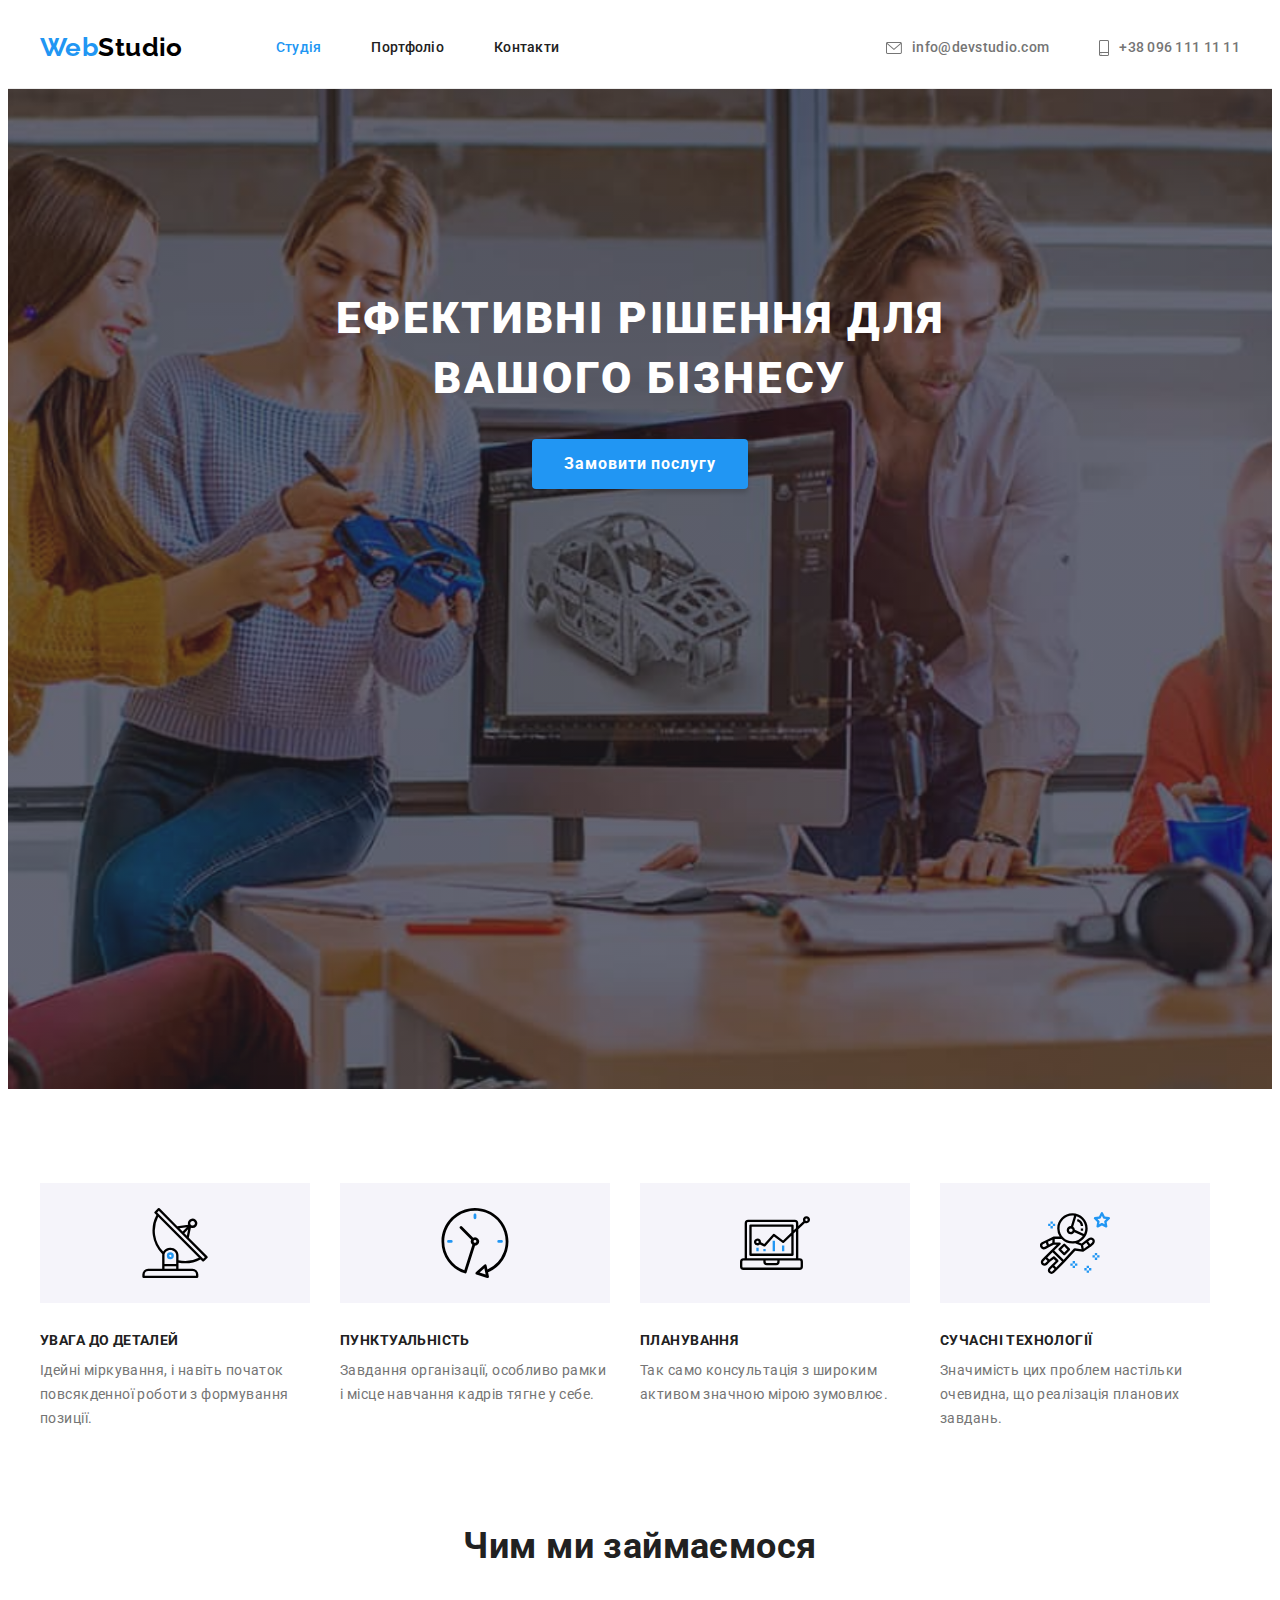
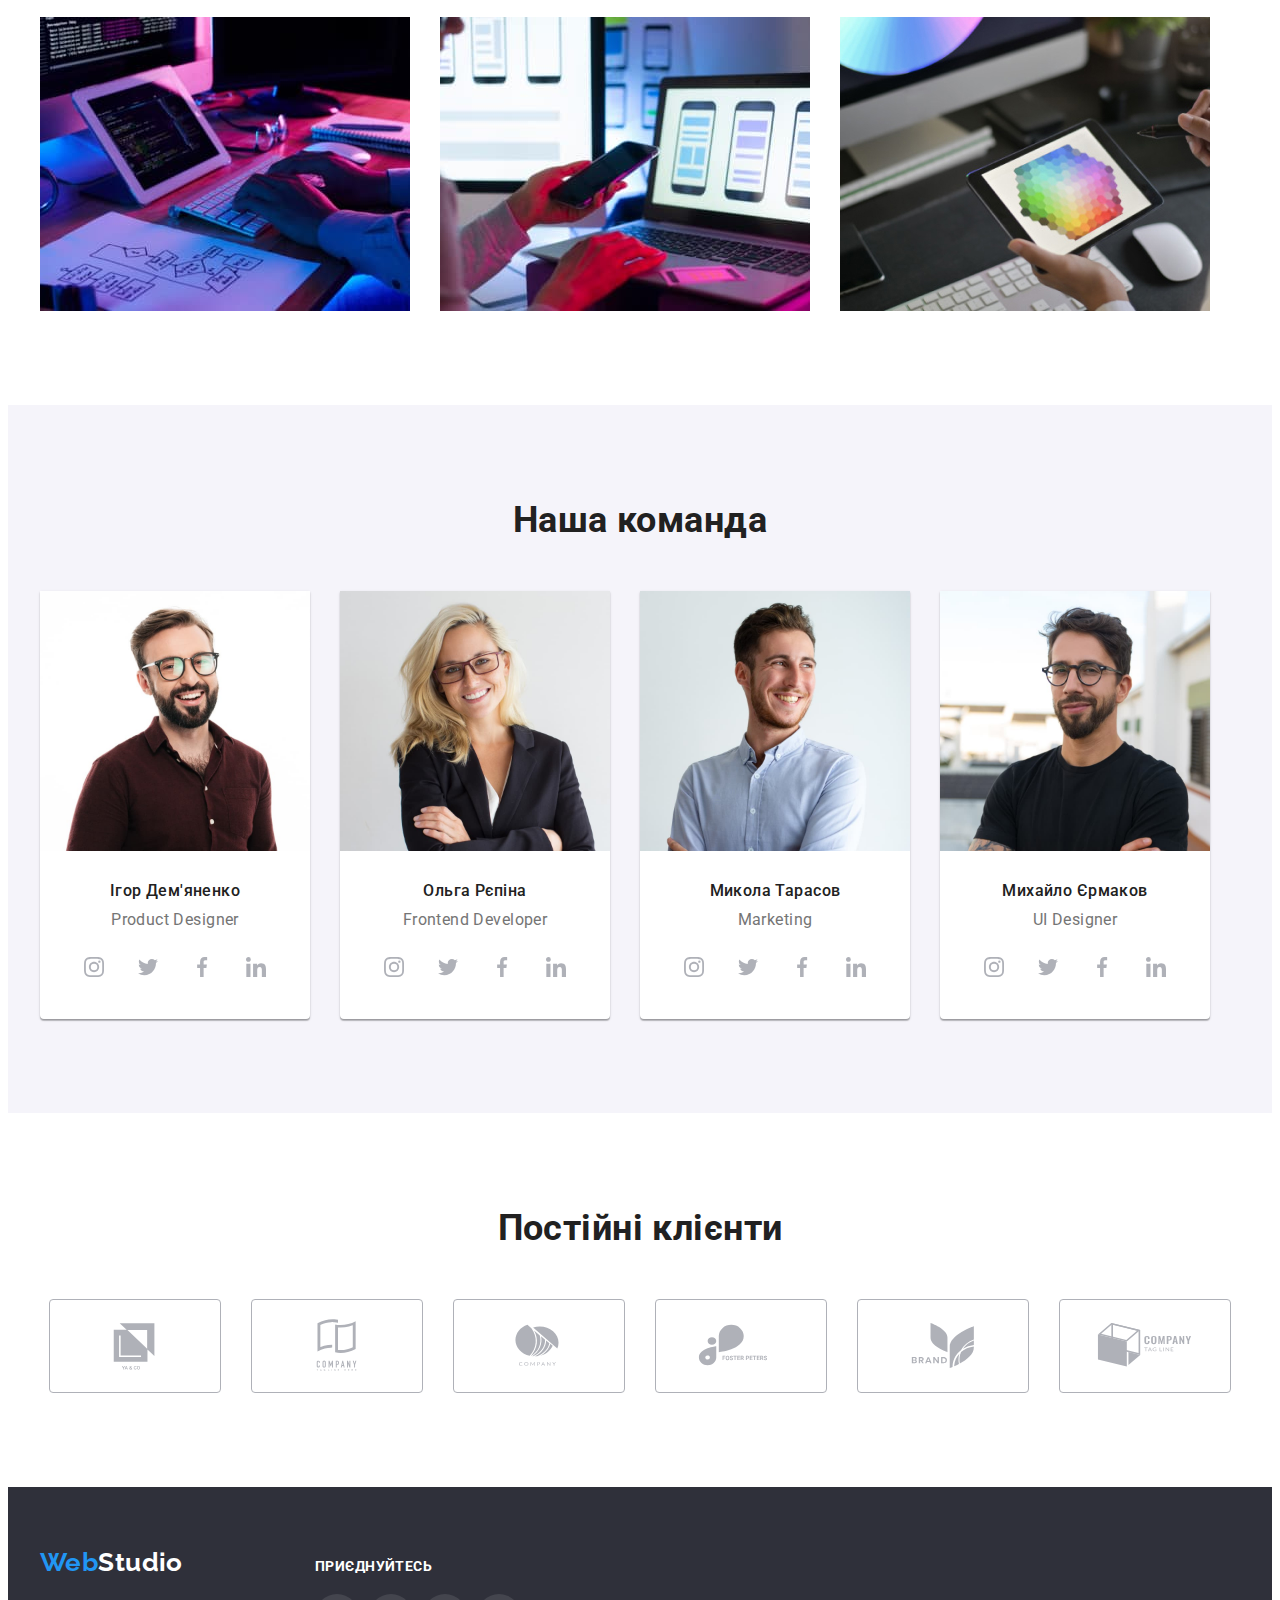
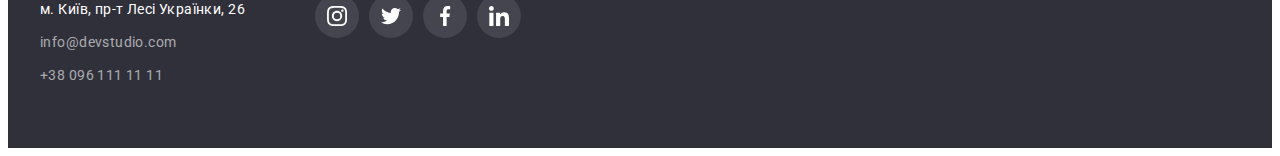
==== index.html @ e1d0cb27 "Initial commit" ====
<!DOCTYPE html>
<html lang="en">
  <head>
    <meta charset="UTF-8" />
    <meta http-equiv="X-UA-Compatible" content="IE=edge" />
    <meta name="viewport" content="width=device-width, initial-scale=1.0" />
    <title>WebStudio</title>
    <link
      href="https://fonts.googleapis.com/css2?family=Raleway:wght@700&family=Roboto:wght@400;500;700;900&display=swap"
      rel="stylesheet"
    />
    <link
      rel="stylesheet"
      href="https://cdnjs.cloudflare.com/ajax/libs/modern-normalize/1.1.0/modern-normalize.min.css"
      integrity="sha512-wpPYUAdjBVSE4KJnH1VR1HeZfpl1ub8YT/NKx4PuQ5NmX2tKuGu6U/JRp5y+Y8XG2tV+wKQpNHVUX03MfMFn9Q=="
      crossorigin="anonymous"
      referrerpolicy="no-referrer"
    />
    <link rel="stylesheet" href="css/styles.css" />
  </head>

  <body>
    <header class="page-header">
      <div class="container nav">
        <a href="./index.html" class="logo"> <span class="web">Web</span>Studio </a>
        <nav class="header-nav">
          <ul class="site-nav list">
            <li class="item"><a href="./index.html" class="link bright">Студія</a></li>
            <li class="item"><a href="./Portfolio.html" class="link">Портфоліо</a></li>
            <li class="item"><a href="" class="link">Контакти</a></li>
          </ul>
        </nav>

        <ul class="contacts-block list">
          <li class="item">
            <a href="mailto:info@devstudio.com" class="contacts">
              <svg class="header-icon" width="16" height="10">
                <use href="./images/icons.svg#envelope"></use>
              </svg>
              info@devstudio.com</a
            >
          </li>
          <li class="item">
            <a href="tel:+380961111111" class="contacts">
              <svg class="header-icon" width="10" height="16">
                <use href="./images/icons.svg#smartphone"></use>
              </svg>
              +38 096 111 11 11</a
            >
          </li>
        </ul>
      </div>
    </header>
    <main>
      <!-- HERO -->
      <section class="hero">
        <div>
          <h1 class="hero-title">ефективні рішення для вашого бізнесу</h1>
          <button type="button" class="hero-button">Замовити послугу</button>
        </div>
      </section>

      <!-- 1.Показники досвіду -->
      <section class="section">
        <div class="features container">
          <h2 class="visually-hidden">Показники досвіду</h2>
          <ul class="features-sections list">
            <li class="features-items">
              <div class="features-icon">
                <svg class="icon">
                  <use href="./images/icons.svg#antenna"></use>
                </svg>
              </div>
              <h3 class="features-title">УВАГА ДО ДЕТАЛЕЙ</h3>
              <p class="features-list">
                Ідейні міркування, і навіть початок повсякденної роботи з формування позиції.
              </p>
            </li>
            <li class="features-items">
              <div class="features-icon">
                <svg class="icon">
                  <use href="./images/icons.svg#clock"></use>
                </svg>
              </div>

              <h3 class="features-title">ПУНКТУАЛЬНІСТЬ</h3>
              <p class="features-list">
                Завдання організації, особливо рамки і місце навчання кадрів тягне у себе.
              </p>
            </li>
            <li class="features-items">
              <div class="features-icon">
                <svg class="icon">
                  <use href="./images/icons.svg#diagram"></use>
                </svg>
              </div>

              <h3 class="features-title">ПЛАНУВАННЯ</h3>
              <p class="features-list">
                Так само консультація з широким активом значною мірою зумовлює.
              </p>
            </li>
            <li class="features-items">
              <div class="features-icon">
                <svg class="icon">
                  <use href="./images/icons.svg#astronaut"></use>
                </svg>
              </div>

              <h3 class="features-title">СУЧАСНІ ТЕХНОЛОГІЇ</h3>
              <p class="features-list">
                Значимість цих проблем настільки очевидна, що реалізація планових завдань.
              </p>
            </li>
          </ul>
        </div>
      </section>
      <!-- 2.Чим ми займаємося-->
      <section class="works section">
        <div class="container">
          <h2 class="sections-title">Чим ми займаємося</h2>
          <ul class="features-works list">
            <li class="works-items">
              <img src="./images/doing1.jpg" alt="algorithm" width="370" />
            </li>
            <li class="works-items">
              <img src="./images/doing2.jpg" alt="mobile applications" width="370" />
            </li>
            <li class="works-items">
              <img src="./images/doing3.jpg" alt="colors" width="370" />
            </li>
          </ul>
        </div>
      </section>
      <!--  3.Наша команда-->
      <section class="team section">
        <div class="container">
          <h2 class="sections-title">Наша команда</h2>
          <ul class="features-team list">
            <li class="team-item">
              <img src="./images/team1.jpg" alt="Product Designer" width="270" />
              <div class="team-content">
                <h3 class="team-title">Ігор Дем'яненко</h3>
                <p class="team-list">Product Designer</p>
                <!-- /*  посилання на соціальні мережі Ігор Дем'яненко*/ -->
                <ul class="social list">
                  <li class="social-items">
                    <a
                      class="social-link"
                      href="https://www.instagram.com"
                      target="_blank"
                      rel="noopener noreferrer"
                      aria-label="Instagram icon"
                    >
                      <svg class="social-icon">
                        <use href="./images/icons.svg#instagram"></use>
                      </svg>
                    </a>
                  </li>
                  <li class="social-items">
                    <a
                      class="social-link"
                      href="https://www.twitter.com"
                      target="_blank"
                      rel="noopener noreferrer"
                      aria-label="Twitter icon"
                    >
                      <svg class="social-icon">
                        <use href="./images/icons.svg#twitter"></use>
                      </svg>
                    </a>
                  </li>
                  <li class="social-items">
                    <a
                      class="social-link"
                      href="https://uk-ua.facebook.com"
                      target="_blank"
                      rel="noopener noreferrer"
                      aria-label="Facebook icon"
                    >
                      <svg class="social-icon">
                        <use href="./images/icons.svg#facebook"></use>
                      </svg>
                    </a>
                  </li>
                  <li class="social-items">
                    <a
                      class="social-link"
                      href="https://www.linkedin.com/"
                      target="_blank"
                      rel="noopener noreferrer"
                      aria-label="Linkedin icon"
                    >
                      <svg class="social-icon">
                        <use href="./images/icons.svg#linkedin"></use>
                      </svg>
                    </a>
                  </li>
                </ul>
              </div>
            </li>
            <li class="team-item">
              <img src="./images/team2.jpg" alt="Frontend Developer" width="270" />
              <div class="team-content">
                <h3 class="team-title">Ольга Рєпіна</h3>
                <p class="team-list">Frontend Developer</p>
                <!-- /*  посилання на соціальні мережі Ольга Рєпіна*/ -->
                <ul class="social list">
                  <li class="social-items">
                    <a
                      class="social-link"
                      href="https://www.instagram.com"
                      target="_blank"
                      rel="noopener noreferrer"
                      aria-label="Instagram icon"
                    >
                      <svg class="social-icon">
                        <use href="./images/icons.svg#instagram"></use>
                      </svg>
                    </a>
                  </li>
                  <li class="social-items">
                    <a
                      class="social-link"
                      href="https://www.twitter.com"
                      target="_blank"
                      rel="noopener noreferrer"
                      aria-label="Twitter icon"
                    >
                      <svg class="social-icon">
                        <use href="./images/icons.svg#twitter"></use>
                      </svg>
                    </a>
                  </li>
                  <li class="social-items">
                    <a
                      class="social-link"
                      href="https://uk-ua.facebook.com"
                      target="_blank"
                      rel="noopener noreferrer"
                      aria-label="Facebook icon"
                    >
                      <svg class="social-icon">
                        <use href="./images/icons.svg#facebook"></use>
                      </svg>
                    </a>
                  </li>
                  <li class="social-items">
                    <a
                      class="social-link"
                      href="https://www.linkedin.com/"
                      target="_blank"
                      rel="noopener noreferrer"
                      aria-label="Linkedin icon"
                    >
                      <svg class="social-icon">
                        <use href="./images/icons.svg#linkedin"></use>
                      </svg>
                    </a>
                  </li>
                </ul>
              </div>
            </li>
            <li class="team-item">
              <img src="./images/team3.jpg" alt="Marketing" width="270" />
              <div class="team-content">
                <h3 class="team-title">Микола Тарасов</h3>
                <p class="team-list">Marketing</p>
                <!-- /*  посилання на соціальні мережі Микола Тарасов*/ -->
                <ul class="social list">
                  <li class="social-items">
                    <a
                      class="social-link"
                      href="https://www.instagram.com"
                      target="_blank"
                      rel="noopener noreferrer"
                      aria-label="Instagram icon"
                    >
                      <svg class="social-icon">
                        <use href="./images/icons.svg#instagram"></use>
                      </svg>
                    </a>
                  </li>
                  <li class="social-items">
                    <a
                      class="social-link"
                      href="https://www.twitter.com"
                      target="_blank"
                      rel="noopener noreferrer"
                      aria-label="Twitter icon"
                    >
                      <svg class="social-icon">
                        <use href="./images/icons.svg#twitter"></use>
                      </svg>
                    </a>
                  </li>
                  <li class="social-items">
                    <a
                      class="social-link"
                      href="https://uk-ua.facebook.com"
                      target="_blank"
                      rel="noopener noreferrer"
                      aria-label="Facebook icon"
                    >
                      <svg class="social-icon">
                        <use href="./images/icons.svg#facebook"></use>
                      </svg>
                    </a>
                  </li>
                  <li class="social-items">
                    <a
                      class="social-link"
                      href="https://www.linkedin.com/"
                      target="_blank"
                      rel="noopener noreferrer"
                      aria-label="Linkedin icon"
                    >
                      <svg class="social-icon">
                        <use href="./images/icons.svg#linkedin"></use>
                      </svg>
                    </a>
                  </li>
                </ul>
              </div>
            </li>
            <li class="team-item">
              <img src="./images/team4.jpg" alt="UI Designer" width="270" />
              <div class="team-content">
                <h3 class="team-title">Михайло Єрмаков</h3>
                <p class="team-list">UI Designer</p>
                <!-- /*  посилання на соціальні мережі Михайло Єрмаков*/ -->
                <ul class="social list">
                  <li class="social-items">
                    <a
                      class="social-link"
                      href="https://www.instagram.com"
                      target="_blank"
                      rel="noopener noreferrer"
                      aria-label="Instagram icon"
                    >
                      <svg class="social-icon">
                        <use href="./images/icons.svg#instagram"></use>
                      </svg>
                    </a>
                  </li>
                  <li class="social-items">
                    <a
                      class="social-link"
                      href="https://www.twitter.com"
                      target="_blank"
                      rel="noopener noreferrer"
                      aria-label="Twitter icon"
                    >
                      <svg class="social-icon">
                        <use href="./images/icons.svg#twitter"></use>
                      </svg>
                    </a>
                  </li>
                  <li class="social-items">
                    <a
                      class="social-link"
                      href="https://uk-ua.facebook.com"
                      target="_blank"
                      rel="noopener noreferrer"
                      aria-label="Facebook icon"
                    >
                      <svg class="social-icon">
                        <use href="./images/icons.svg#facebook"></use>
                      </svg>
                    </a>
                  </li>
                  <li class="social-items">
                    <a
                      class="social-link"
                      href="https://www.linkedin.com/"
                      target="_blank"
                      rel="noopener noreferrer"
                      aria-label="Linkedin icon"
                    >
                      <svg class="social-icon">
                        <use href="./images/icons.svg#linkedin"></use>
                      </svg>
                    </a>
                  </li>
                </ul>
              </div>
            </li>
          </ul>
        </div>
      </section>

      <!--  4.Постійні клієнти-->
      <section class="clients section">
        <div class="container">
          <h2 class="sections-title">Постійні клієнти</h2>
          <ul class="list">
            <li class="clients-items">
              <a
                class="clients-link"
                href="https://www.google.com/"
                target="_blank"
                rel="noopener noreferrer"
                aria-label="Перший постійний клієнт"
              >
                <svg class="clients-icon">
                  <use href="./images/icons.svg#Logo1"></use>
                </svg>
              </a>
            </li>
            <li class="clients-items">
              <a
                class="clients-link"
                href="https://www.google.com/"
                target="_blank"
                rel="noopener noreferrer"
                aria-label="другий постійний клієнт"
              >
                <svg class="clients-icon">
                  <use href="./images/icons.svg#Logo2"></use>
                </svg>
              </a>
            </li>
            <li class="clients-items">
              <a
                class="clients-link"
                href="https://www.google.com/"
                target="_blank"
                rel="noopener noreferrer"
                aria-label="Третій постійний клієнт"
              >
                <svg class="clients-icon">
                  <use href="./images/icons.svg#Logo3"></use>
                </svg>
              </a>
            </li>
            <li class="clients-items">
              <a
                class="clients-link"
                href="https://www.google.com/"
                target="_blank"
                rel="noopener noreferrer"
                aria-label="Четвертий постійний клієнт"
              >
                <svg class="clients-icon">
                  <use href="./images/icons.svg#Logo4"></use>
                </svg>
              </a>
            </li>
            <li class="clients-items">
              <a
                class="clients-link"
                href="https://www.google.com/"
                target="_blank"
                rel="noopener noreferrer"
                aria-label="Пятий постійний клієнт"
              >
                <svg class="clients-icon">
                  <use href="./images/icons.svg#Logo5"></use>
                </svg>
              </a>
            </li>
            <li class="clients-items">
              <a
                class="clients-link"
                href="https://www.google.com/"
                target="_blank"
                rel="noopener noreferrer"
                aria-label="Шостий постійний клієнт"
              >
                <svg class="clients-icon">
                  <use href="./images/icons.svg#Logo6"></use>
                </svg>
              </a>
            </li>
          </ul>
        </div>
      </section>
    </main>
    <!-- ======= footer ======== -->
    <footer class="footer">
      <div class="container">
        <div>
          <a href="./index.html" class="logo"> <span class="web">Web</span>Studio</a>
          <address class="address">
            <ul class="address list">
              <li class="address-item">
                <a
                  href="https://goo.gl/maps/YVuSFA7WmC1A45kF6"
                  target="_blank"
                  rel="noopener noreferrer nofollow"
                  class="address-link"
                >
                  м. Київ, пр-т Лесі Українки, 26</a
                >
              </li>
              <li class="address-item">
                <a href="mailto:info@devstudio.com" class="footer-contacts">info@devstudio.com</a>
              </li>
              <li class="address-item">
                <a href="tel:+380961111111" class="footer-contacts">+38 096 111 11 11</a>
              </li>
            </ul>
          </address>
        </div>
        <!-- footer social -->
        <div class="footer-social">
          <h2 class="social-join">Приєднуйтесь</h2>
          <ul class="icon-social list">
            <li class="social-items">
              <a
                class="social-link"
                href="https://www.instagram.com"
                target="_blank"
                rel="noopener noreferrer"
                aria-label="Instagram icon"
              >
                <svg class="social-icon">
                  <use href="./images/icons.svg#instagram"></use>
                </svg>
              </a>
            </li>
            <li class="social-items">
              <a
                class="social-link"
                href="https://www.twitter.com"
                target="_blank"
                rel="noopener noreferrer"
                aria-label="Twitter icon"
              >
                <svg class="social-icon">
                  <use href="./images/icons.svg#twitter"></use>
                </svg>
              </a>
            </li>
            <li class="social-items">
              <a
                class="social-link"
                href="https://uk-ua.facebook.com"
                target="_blank"
                rel="noopener noreferrer"
                aria-label="Facebook icon"
              >
                <svg class="social-icon">
                  <use href="./images/icons.svg#facebook"></use>
                </svg>
              </a>
            </li>
            <li class="social-items">
              <a
                class="social-link"
                href="https://www.linkedin.com/"
                target="_blank"
                rel="noopener noreferrer"
                aria-label="Linkedin icon"
              >
                <svg class="social-icon">
                  <use href="./images/icons.svg#linkedin"></use>
                </svg>
              </a>
            </li>
          </ul>
        </div>
      </div>
    </footer>
  </body>
</html>
---- css/styles.css ----
:root {
  --primary-text-color: #212121;
  --primary-white-color: #ffffff;
  --title-text-color: #757575;
  --accent-color: #2196f3;
  --background-body-portfolio: #eeeeee;
  --logo-studio-color: #000000;
  --background-team: #f5f4fa;
  --background-hero-footer: #2f303a;
  --footer-address-color: rgba(255, 255, 255, 0.6);
}

body {
  background-color: var(--primary-white-color);
  color: var(--primary-text-color);
  font-family: 'Roboto', sans-serif;
  font-size: 14px;
  letter-spacing: 0.03em;
}

h1,
h2,
h3,
h4,
h5,
h6,
p {
  margin: 0;
}

.list {
  list-style: none;
  padding-left: 0;
  margin: 0;
}

.link {
  text-decoration: none;
  cursor: pointer;
}

img,
svg {
  display: block;
  max-width: 100%;
  height: auto;
}

address {
  font-style: normal;
}

.section {
  padding-top: 94px;
  padding-bottom: 94px;
}

.container {
  width: 1200px;
  margin: 0 auto;
  padding: 0 15px;
}

/* page header */

.page-header {
  border-bottom: 1px solid #ececec;
}

.nav {
  display: flex;
  align-items: center;
}
/* header-logo */

.logo {
  color: var(--logo-studio-color);
  font-family: 'Raleway', sans-serif;
  font-weight: 700;
  font-size: 26px;
  line-height: 1.2;
  text-decoration: none;
}

.web {
  color: var(--accent-color);
}

/* header-navigation */

.header-nav {
  margin-left: 93px;
}
.site-nav {
  display: flex;
}

.site-nav .item:not(:last-child) {
  margin-right: 50px;
}

.site-nav .link {
  display: block;
  padding-top: 32px;
  padding-bottom: 32px;

  color: var(--primary-text-color);

  font-weight: 500;
  font-size: 14px;
  line-height: 1.14;
  letter-spacing: 0.02em;
  text-decoration: none;
}

.link:hover,
.link:focus {
  color: var(--accent-color);
}

.site-nav .link.bright {
  color: var(--accent-color);

  font-weight: 500;
  font-size: 14px;
  line-height: 1.14;
  letter-spacing: 0.02em;
  text-decoration: none;
}

.site-nav .link.bright:hover,
.site-nav .link.bright:focus {
  color: var(--primary-text-color);
}

/* header contacts */
.contacts-block {
  display: flex;
  margin-left: auto;
}

.contacts-block .item + .item {
  margin-left: 50px;
}

.contacts-block .contacts {
  color: var(--title-text-color);

  font-weight: 500;
  font-size: 14px;
  line-height: 1.14;
  letter-spacing: 0.02em;
  text-decoration: none;
}

.contacts-block .contacts:hover,
.contacts-block .contacts:focus {
  color: var(--accent-color);
}

.contacts {
  display: flex;
  flex-direction: row;
  gap: 10px;
}

.header-icon {
  fill: currentColor;
}

/* hero */
.hero {
  background: var(--background-hero-footer);
  padding: 200px 0;
  text-align: center;

  max-width: 1600px;
  height: 600px;
  margin-left: auto;
  margin-right: auto;

  background-image: linear-gradient(rgba(47, 48, 58, 0.4), rgba(47, 48, 58, 0.4)),
    url(../images/hero.jpg);
  background-repeat: no-repeat;
  background-position: center;
  background-size: cover;
}

.hero-title {
  width: 696px;
  margin: 0 auto 30px;

  color: var(--primary-white-color);
  font-weight: 900;
  font-size: 44px;
  line-height: 1.36;
  letter-spacing: 0.06em;
  text-transform: uppercase;
}
.hero-button {
  padding: 10px 32px;
  min-width: 216px;
  border: none;

  background: var(--accent-color);
  color: var(--primary-white-color);

  font-family: inherit;
  font-weight: 700;
  font-size: 16px;
  line-height: 1.88;

  letter-spacing: 0.06em;
  cursor: pointer;
  border-width: 0;
  border-radius: 4px;
  box-shadow: 0px 4px 4px rgba(0, 0, 0, 0.15);
}

/* section */

.sections-title {
  margin-bottom: 50px;
  color: var(--primary-text-color);
  font-weight: 700;
  font-size: 36px;
  line-height: 1.17;
  text-align: center;
}

/* <!-- 1.Показники досвіду --> */

.features-sections {
  display: flex;
  flex-direction: row;
}

.features-title {
  margin-bottom: 10px;
  color: var(--primary-text-color);
  font-weight: 700;
  font-size: 14px;
  line-height: 1.14;
}
.features-list {
  color: var(--title-text-color);
  font-weight: 400;
  line-height: 1.71;
}
.features-items {
  margin-right: 30px;
  width: 270px;
}

.features-items:nth-child(4n) {
  margin-right: 0;
}

.features-icon {
  margin-bottom: 30px;
  padding: 25px 100px;
  background-color: var(--background-team);
}

.icon {
  width: 70px;
  height: 70px;
}

/* <!-- 2.Чим ми займаємося--> */
.works {
  padding-top: 0;
}

.features-works {
  display: flex;
}

.works-items {
  margin-right: 30px;
  width: 370px;
}

.works-items:nth-child(3n) {
  margin-right: 0;
}

/* <!--  3.Наша команда--> */
.team {
  background-color: var(--background-team);
}
.features-team {
  display: flex;
}

.team-content {
  padding: 30px 0;
}

.team-item {
  margin-right: 30px;
  width: 270px;
  background: #ffffff;
  box-shadow: 0px 1px 3px rgba(0, 0, 0, 0.12), 0px 1px 1px rgba(0, 0, 0, 0.14),
    0px 2px 1px rgba(0, 0, 0, 0.2);
  border-radius: 0px 0px 4px 4px;
}

.team-item:nth-child(4n) {
  margin-right: 0;
}

.team-title {
  color: var(--primary-text-color);

  font-weight: 500;
  font-size: 16px;
  line-height: 1.19;
  text-align: center;
}

.team-list {
  color: var(--title-text-color);

  font-weight: 400;
  font-size: 16px;
  line-height: 1.19;
  text-align: center;
  margin-top: 10px;
}

/*  Наша команда  посилання на соціальні мережі */
.social {
  display: flex;
  justify-content: center;
  align-items: center;
  gap: 10px;
  margin-top: 16px;
}

/* social-items */

.social-link {
  display: flex;
  justify-content: center;
  align-items: center;
  width: 44px;
  height: 44px;
  border-radius: 50%;
  background-color: #ffffff;
  color: #afb1b8;
}

.social-icon {
  fill: currentColor;
  width: 20px;
  height: 20px;
}

.social-link:hover,
.social-link:focus {
  background-color: var(--accent-color);
  color: #ffffff;
}



/* Постійні клієнти */

.clients .list {
  display: flex;
  justify-content: center;
  align-items: center;
  gap: 30px;
}

.clients-link {
  border: 1px solid currentColor;
  border-radius: 4px;
  width: 170px;
  height: 92px;
  display: flex;
  justify-content: center;
  align-items: center;
  color: #afb1b8;
}

.clients .clients-icon {
  width: 106px;
  height: 60px;
  fill: currentColor;
}

.clients-link:hover,
.clients-link:focus {
  color: var(--accent-color);
}

/* Портфоліо */

.portfolio-title {
  display: flex;
  flex-wrap: wrap;
}

.projects-item {
  width: 370px;
  margin-right: 30px;
  margin-bottom: 30px;
}

.projects-link {
  display: block;
}

.projects-link:hover,
.projects-link:focus {
  box-shadow: 0px 1px 1px rgba(0, 0, 0, 0.12), 0px 4px 4px rgba(0, 0, 0, 0.06),
    1px 4px 6px rgba(0, 0, 0, 0.16);
}


.projects-item:nth-child(3n) {
  margin-right: 0;
}
.projects-item:nth-last-child(-n + 3) {
  margin-bottom: 0;
}


.item-content {
  padding: 20px 24px;
  border: 1px solid #eeeeee;
  border-top: none;
}

.portfolio-items {
  color: var(--primary-text-color);
  font-weight: 700;
  font-size: 18px;
  line-height: 2;
  letter-spacing: 0.06em;
}

.portfolio-list {
  color: var(--title-text-color);
  font-weight: 400;
  font-size: 16px;
  line-height: 1.88;
  margin-top: 4px;
}

/* Кнопки в портфоліо */

.filter {
  display: flex;
  justify-content: center;
  margin-bottom: 50px;
}
.btn {
  background-color: var(--background-team);
  padding: 6px 22px;
  color: var(--primary-text-color);
  font-family: inherit;
  font-weight: 500;
  font-size: 16px;
  line-height: 1.63;
  letter-spacing: 0.03em;
  border-width: 0;
  border-radius: 4px;
  cursor: pointer;
}

.btn:hover,
.btn:focus {
  box-shadow: 0px 3px 1px rgba(0, 0, 0, 0.1), 0px 1px 2px rgba(0, 0, 0, 0.08),
    0px 2px 2px rgba(0, 0, 0, 0.12);
  background-color: var(--accent-color);
  color: var(--primary-white-color);
}

.filter-item:not(:last-child) {
  margin-right: 8px;
}

/* footer */
.footer {
  display: flex;
  background-color: var(--background-hero-footer);
  padding: 60px 0;
}
.footer .logo {
  color: var(--primary-white-color);
}

.address {
  margin-top: 20px;
  font-family: 'Roboto';
  font-style: normal;
  font-weight: 400;
  font-size: 14px;
  line-height: 1.71;
}

.address-item:not(:first-child) {
  margin-top: 9px;
}
.address-link {
  color: var(--primary-white-color);
  text-decoration: none;
}

.address-link:hover,
.address-link:focus {
  color: var(--accent-color);
}
.footer-contacts {
  text-decoration: none;
  color: rgba(255, 255, 255, 0.6);
}
.footer-contacts:hover,
.footer-contacts:focus {
  color: var(--accent-color);
}

/*  footer social  */

.footer .container {
  display: flex;
  align-items: baseline;
  gap: 70px;
}

.social-join {
  font-family: 'Roboto';
  font-style: normal;
  font-weight: 700;
  font-size: 14px;
  line-height: 16px;
  letter-spacing: 0.03em;
  text-transform: uppercase;
  margin-bottom: 20px;
  color: var(--primary-white-color);
}

.icon-social {
  display: flex;
  flex-direction: row;
  column-gap: 10px;
  justify-content: center;
}

/* footer social-items */

.footer-social .social-link {
  display: flex;
  justify-content: center;
  align-items: center;
  width: 44px;
  height: 44px;
  border-radius: 50%;
  background-color: rgba(255, 255, 255, 0.1);;
}

.footer-social .social-icon {
  fill: #ffffff;
  width: 20px;
  height: 20px;
}

.footer-social .social-link:hover,
.footer-social .social-link:focus {
  background-color: var(--accent-color);
  fill: #ffffff;
}

/* скрытый заголовок */
.visually-hidden {
  position: absolute;
  width: 1px;
  height: 1px;
  margin: -1px;
  border: 0;
  padding: 0;

  white-space: nowrap;
  clip-path: inset(100%);
  clip: rect(0 0 0 0);
  overflow: hidden;
}
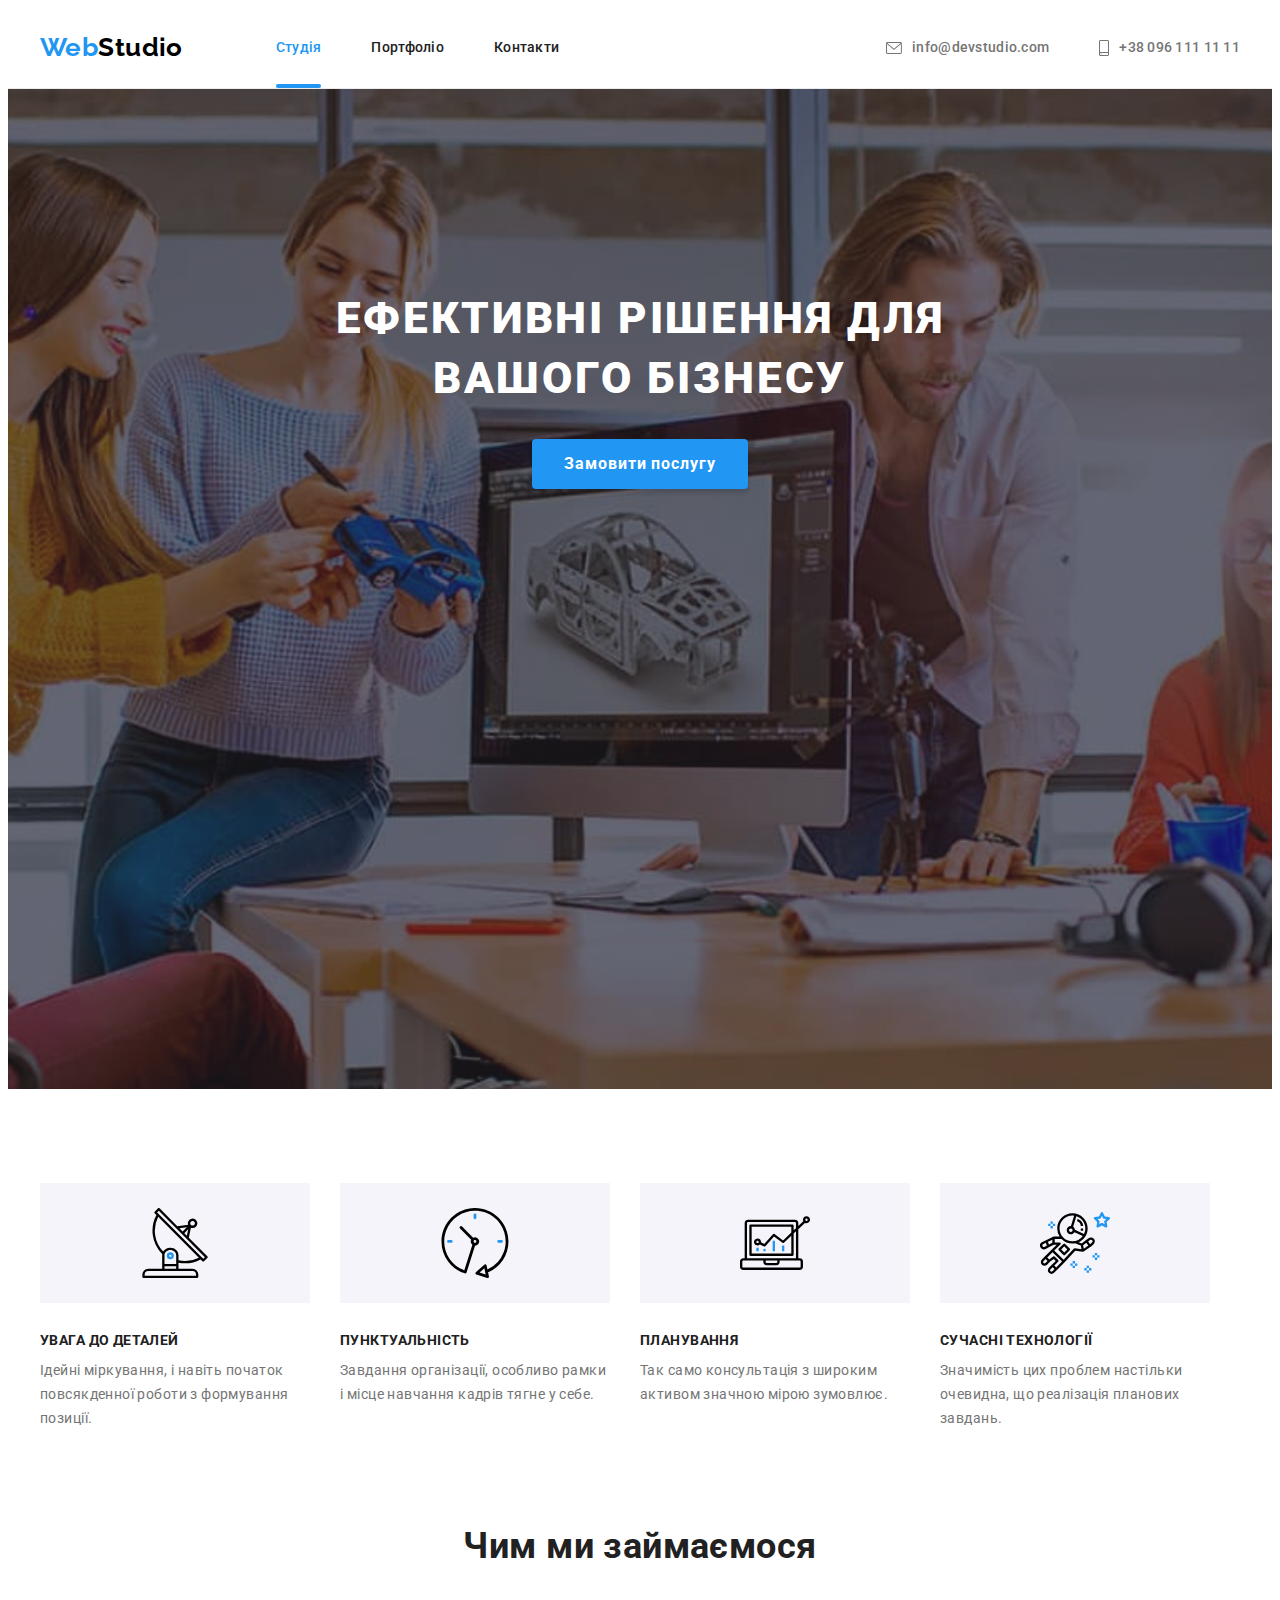
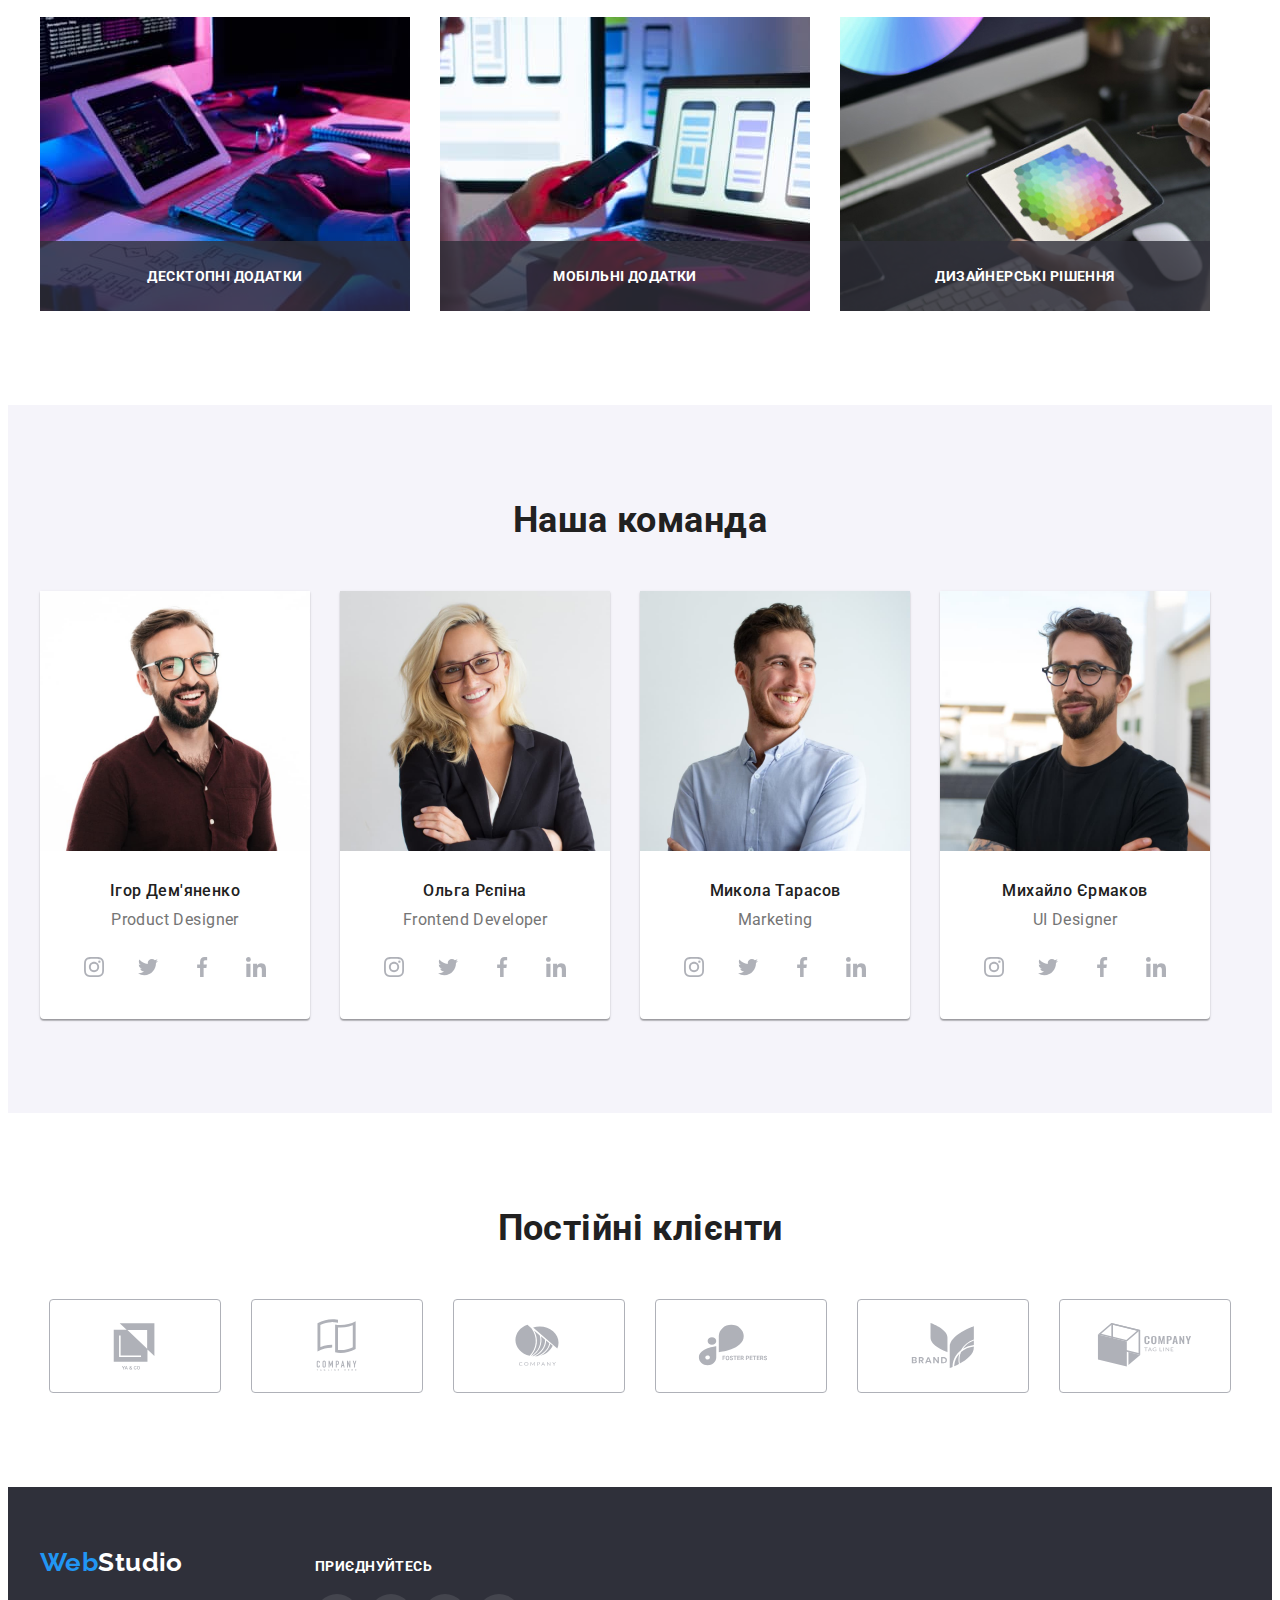
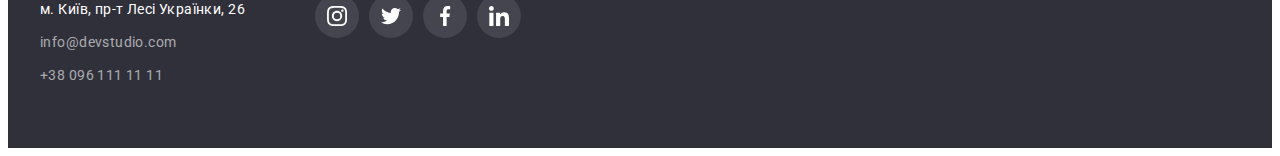
==== commit 6d1a189c: "added overlay" ====
--- a/index.html
+++ b/index.html
@@ -25,7 +25,7 @@
         <a href="./index.html" class="logo"> <span class="web">Web</span>Studio </a>
         <nav class="header-nav">
           <ul class="site-nav list">
-            <li class="item"><a href="./index.html" class="link bright">Студія</a></li>
+            <li class="item"><a href="./index.html" class="link current">Студія</a></li>
             <li class="item"><a href="./Portfolio.html" class="link">Портфоліо</a></li>
             <li class="item"><a href="" class="link">Контакти</a></li>
           </ul>
@@ -122,12 +122,21 @@
           <ul class="features-works list">
             <li class="works-items">
               <img src="./images/doing1.jpg" alt="algorithm" width="370" />
+              <div class="overlay">
+                <p class="overlay-text">Десктопні додатки</p>
+               </div>
             </li>
             <li class="works-items">
               <img src="./images/doing2.jpg" alt="mobile applications" width="370" />
+              <div class="overlay">
+                <p class="overlay-text">Мобільні додатки</p>
+               </div>
             </li>
             <li class="works-items">
               <img src="./images/doing3.jpg" alt="colors" width="370" />
+              <div class="overlay">
+                <p class="overlay-text">Дизайнерські рішення</p>
+               </div>
             </li>
           </ul>
         </div>
--- a/css/styles.css
+++ b/css/styles.css
@@ -93,7 +93,7 @@
 }
 .site-nav {
   display: flex;
-}
+  }
 
 .site-nav .item:not(:last-child) {
   margin-right: 50px;
@@ -112,13 +112,16 @@
   letter-spacing: 0.02em;
   text-decoration: none;
 }
+.item {
+  position: relative;
+}
 
 .link:hover,
 .link:focus {
   color: var(--accent-color);
 }
 
-.site-nav .link.bright {
+.site-nav .link.current {
   color: var(--accent-color);
 
   font-weight: 500;
@@ -128,10 +131,24 @@
   text-decoration: none;
 }
 
-.site-nav .link.bright:hover,
-.site-nav .link.bright:focus {
-  color: var(--primary-text-color);
-}
+.site-nav .link.current:hover,
+.site-nav .link.current:focus {
+  color: var(--primary-text-color);
+}
+
+/* подчёркивание ссылки текущей страницы */
+
+.current::after {
+  position: absolute;
+  content: '';
+  display: block;
+  width: 100%;
+  height: 4px;
+  border-radius: 2px;
+  background-color: var(--accent-color);
+  bottom: 0;
+}
+
 
 /* header contacts */
 .contacts-block {
@@ -277,12 +294,35 @@
 }
 
 .works-items {
+  position: relative;
   margin-right: 30px;
   width: 370px;
 }
 
 .works-items:nth-child(3n) {
   margin-right: 0;
+}
+
+.overlay {
+  position: absolute;
+  bottom: 0;
+  width: 100%;
+  padding-top: 27px;
+  padding-bottom: 27px;
+  background-color: rgba(47, 48, 58, 0.8);
+}
+
+.overlay-text {
+  text-align: center;
+  font-family: 'Roboto';
+  font-style: normal;
+  font-weight: 700;
+  font-size: 14px;
+  line-height: 16px;
+  text-align: center;
+  letter-spacing: 0.03em;
+  text-transform: uppercase;
+  color: #ffffff;
 }
 
 /* <!--  3.Наша команда--> */
@@ -363,8 +403,6 @@
   color: #ffffff;
 }
 
-
-
 /* Постійні клієнти */
 
 .clients .list {
@@ -419,14 +457,12 @@
     1px 4px 6px rgba(0, 0, 0, 0.16);
 }
 
-
 .projects-item:nth-child(3n) {
   margin-right: 0;
 }
 .projects-item:nth-last-child(-n + 3) {
   margin-bottom: 0;
 }
-
 
 .item-content {
   padding: 20px 24px;
@@ -448,6 +484,37 @@
   font-size: 16px;
   line-height: 1.88;
   margin-top: 4px;
+}
+
+/* Overlay виїджаючий на картинку у портфоліо */
+
+.projects-item:hover .portfolio-overlay {
+transform: translateY(0);
+}
+
+.portfolio-thumb{
+position: relative;
+overflow: hidden;
+}
+
+.portfolio-overlay {
+  position: absolute;
+  top: 0;
+  left: 0;
+  transform: translateY(100%);
+  width: 100%;
+  height: 100%;
+  padding-left: 24px;
+  padding-right: 24px;
+  display: flex;
+  align-items: center;
+  background-color: rgba(33, 150, 243, 0.9);
+  backdrop-filter: blur (3px);
+  color: #ffffff;
+font-size: 18px;
+
+transition: transform 250ms cubic-bezier(0.4, 0, 0.2, 1);
+user-select: none;
 }
 
 /* Кнопки в портфоліо */
@@ -559,7 +626,7 @@
   width: 44px;
   height: 44px;
   border-radius: 50%;
-  background-color: rgba(255, 255, 255, 0.1);;
+  background-color: rgba(255, 255, 255, 0.1);
 }
 
 .footer-social .social-icon {
